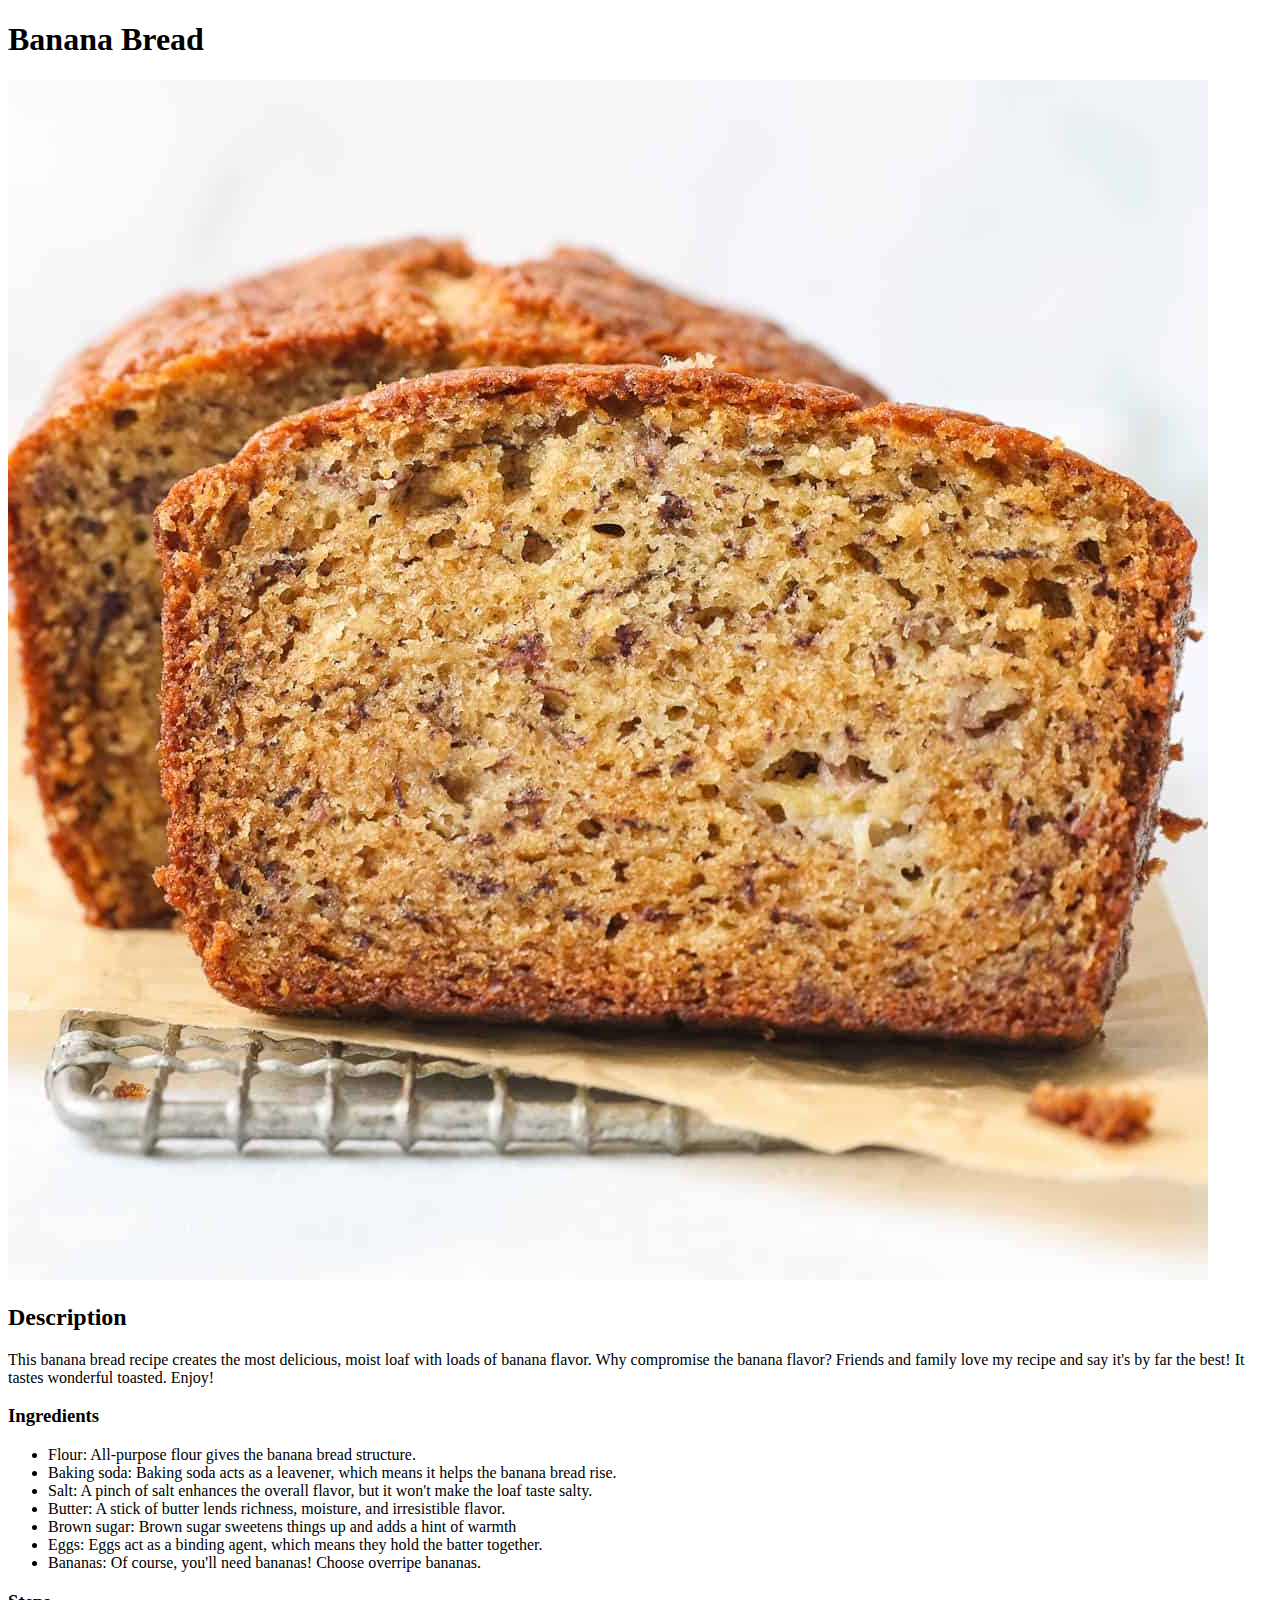
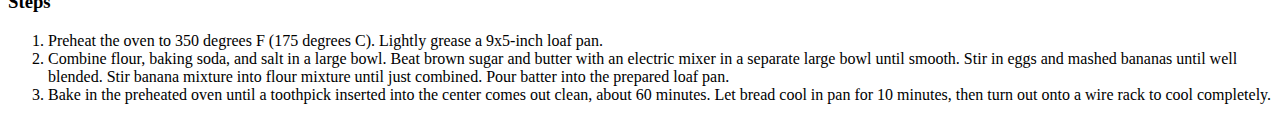
==== recipes/bananabread.html @ b4d6f75a "added new pages" ====
<!DOCTYPE html>
<html lang="en">
  <head>
    <meta charset="UTF-8" />
    <meta name="viewport" content="width=device-width, initial-scale=1.0" />
    <title>Banana Bread</title>
  </head>
  <body>
    <h1>Banana Bread</h1>
    <img src="../images/bananabread.jpeg"  with = "500px"/>
    <h2>Description</h2>
    <p>
      This banana bread recipe creates the most delicious, moist loaf with loads
      of banana flavor. Why compromise the banana flavor? Friends and family
      love my recipe and say it's by far the best! It tastes wonderful toasted.
      Enjoy!
    </p>
    <h3>Ingredients</h3>
    <ul>
      <li>Flour: All-purpose flour gives the banana bread structure.</li>
      <li>
        Baking soda: Baking soda acts as a leavener, which means it helps the
        banana bread rise.
      </li>
      <li>
        Salt: A pinch of salt enhances the overall flavor, but it won't make the
        loaf taste salty.
      </li>
      <li>
        Butter: A stick of butter lends richness, moisture, and irresistible
        flavor.
      </li>
      <li>
        Brown sugar: Brown sugar sweetens things up and adds a hint of warmth
      </li>
      <li>
        Eggs: Eggs act as a binding agent, which means they hold the batter
        together.
      </li>
      <li>Bananas: Of course, you'll need bananas! Choose overripe bananas.</li>
    </ul>
    <h3>Steps</h3>
    <ol>
      <li>
        Preheat the oven to 350 degrees F (175 degrees C). Lightly grease a
        9x5-inch loaf pan.
      </li>
      <li>
        Combine flour, baking soda, and salt in a large bowl. Beat brown sugar
        and butter with an electric mixer in a separate large bowl until smooth.
        Stir in eggs and mashed bananas until well blended. Stir banana mixture
        into flour mixture until just combined. Pour batter into the prepared
        loaf pan.
      </li>
      <li>
        Bake in the preheated oven until a toothpick inserted into the center
        comes out clean, about 60 minutes. Let bread cool in pan for 10 minutes,
        then turn out onto a wire rack to cool completely.
      </li>
      
    </ol>
  </body>
</html>
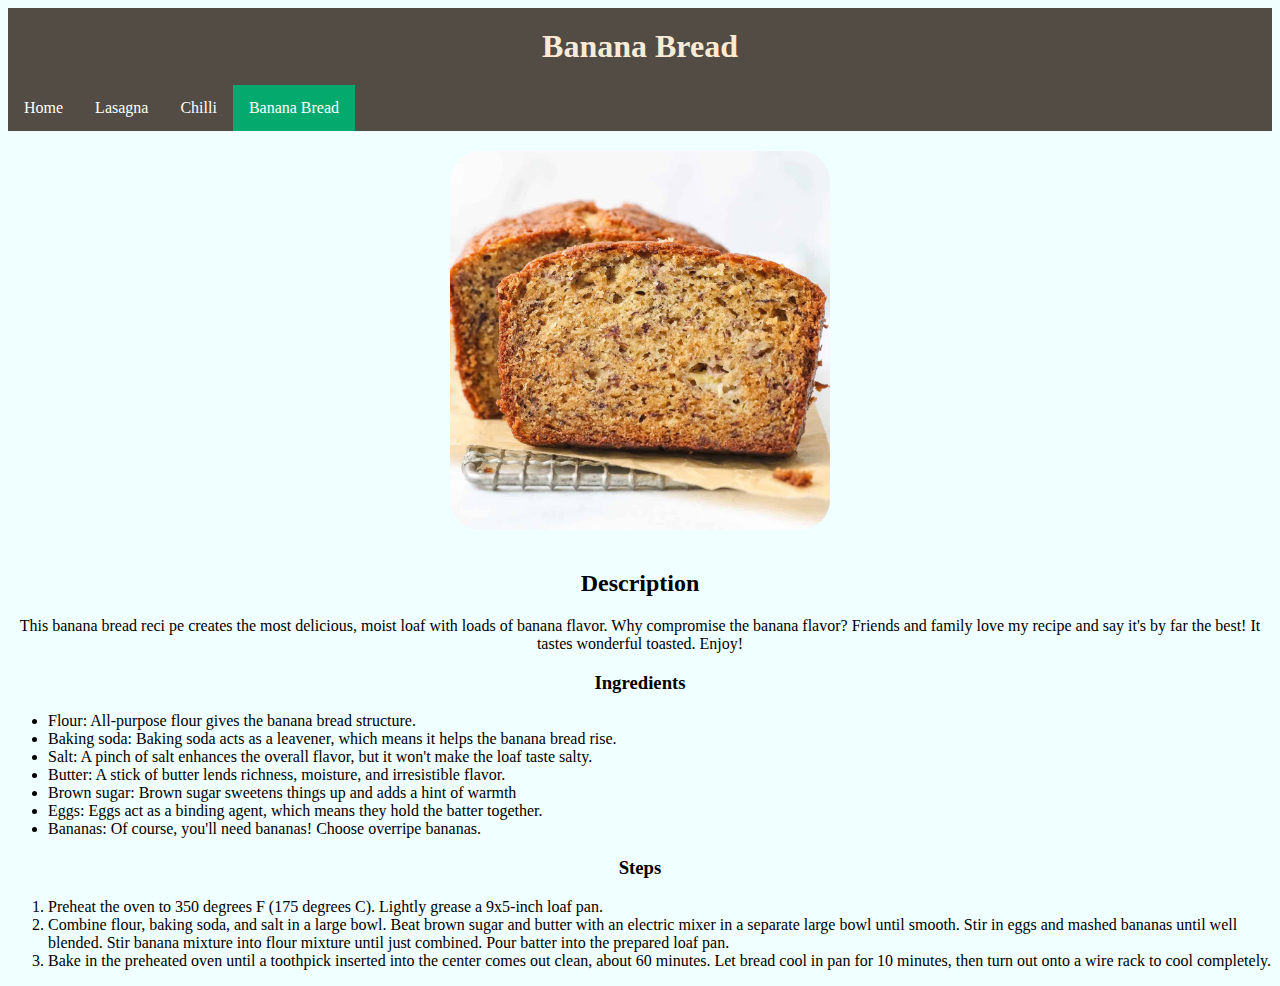
==== commit 1d01b6de: "added css to pages" ====
--- a/recipes/bananabread.html
+++ b/recipes/bananabread.html
@@ -4,16 +4,27 @@
     <meta charset="UTF-8" />
     <meta name="viewport" content="width=device-width, initial-scale=1.0" />
     <title>Banana Bread</title>
+    <link rel="stylesheet" href="../styles.css" />
   </head>
   <body>
     <h1>Banana Bread</h1>
-    <img src="../images/bananabread.jpeg"  with = "500px"/>
+    <nav>
+      <ul>
+        <li><a href="../index.html">Home</a></li>
+        <li><a href="/recipes/lasagna.html">Lasagna</a></li>
+        <li><a href="/recipes/chilli.html">Chilli</a></li>
+        <li>
+          <a href="/recipes/bananabread.html" class="active">Banana Bread</a>
+        </li>
+      </ul>
+    </nav>
+    <img src="../images/bananabread.jpeg" width="500px" />
     <h2>Description</h2>
     <p>
-      This banana bread recipe creates the most delicious, moist loaf with loads
-      of banana flavor. Why compromise the banana flavor? Friends and family
-      love my recipe and say it's by far the best! It tastes wonderful toasted.
-      Enjoy!
+      This banana bread reci pe creates the most delicious, moist loaf with
+      loads of banana flavor. Why compromise the banana flavor? Friends and
+      family love my recipe and say it's by far the best! It tastes wonderful
+      toasted. Enjoy!
     </p>
     <h3>Ingredients</h3>
     <ul>
@@ -57,7 +68,6 @@
         comes out clean, about 60 minutes. Let bread cool in pan for 10 minutes,
         then turn out onto a wire rack to cool completely.
       </li>
-      
     </ol>
   </body>
 </html>
--- a/styles.css
+++ b/styles.css
@@ -0,0 +1,61 @@
+h1 {
+  text-align: center;
+  color: antiquewhite;
+  background-color: rgb(82, 76, 68);
+  font-family: Georgia, "Times New Roman", Times, serif;
+  padding: 20px 20px;
+  margin: 0;
+}
+
+nav ul {
+  list-style-type: none;
+  margin: 0;
+  padding: 0;
+  overflow: hidden;
+  background-color: rgb(82, 76, 68);
+}
+
+nav li {
+  float: left;
+}
+
+li a {
+  display: block;
+  color: white;
+  text-align: center;
+  padding: 14px 16px;
+  text-decoration: none;
+  font-family: Georgia, "Times New Roman", Times, serif;
+}
+
+li a:hover {
+  background-color: #111;
+}
+
+.active {
+  background-color: #04aa6d;
+}
+
+img {
+  display: block;
+  margin-left: auto;
+  margin-right: auto;
+  width: 30%;
+  padding: 20px;
+  border-radius: 50px;
+}
+
+h2,
+h3,
+p {
+  text-align: center;
+  font-family: Georgia, "Times New Roman", Times, serif;
+}
+
+body {
+  background-color: azure;
+}
+
+li {
+  font-family: Georgia, "Times New Roman", Times, serif;
+}
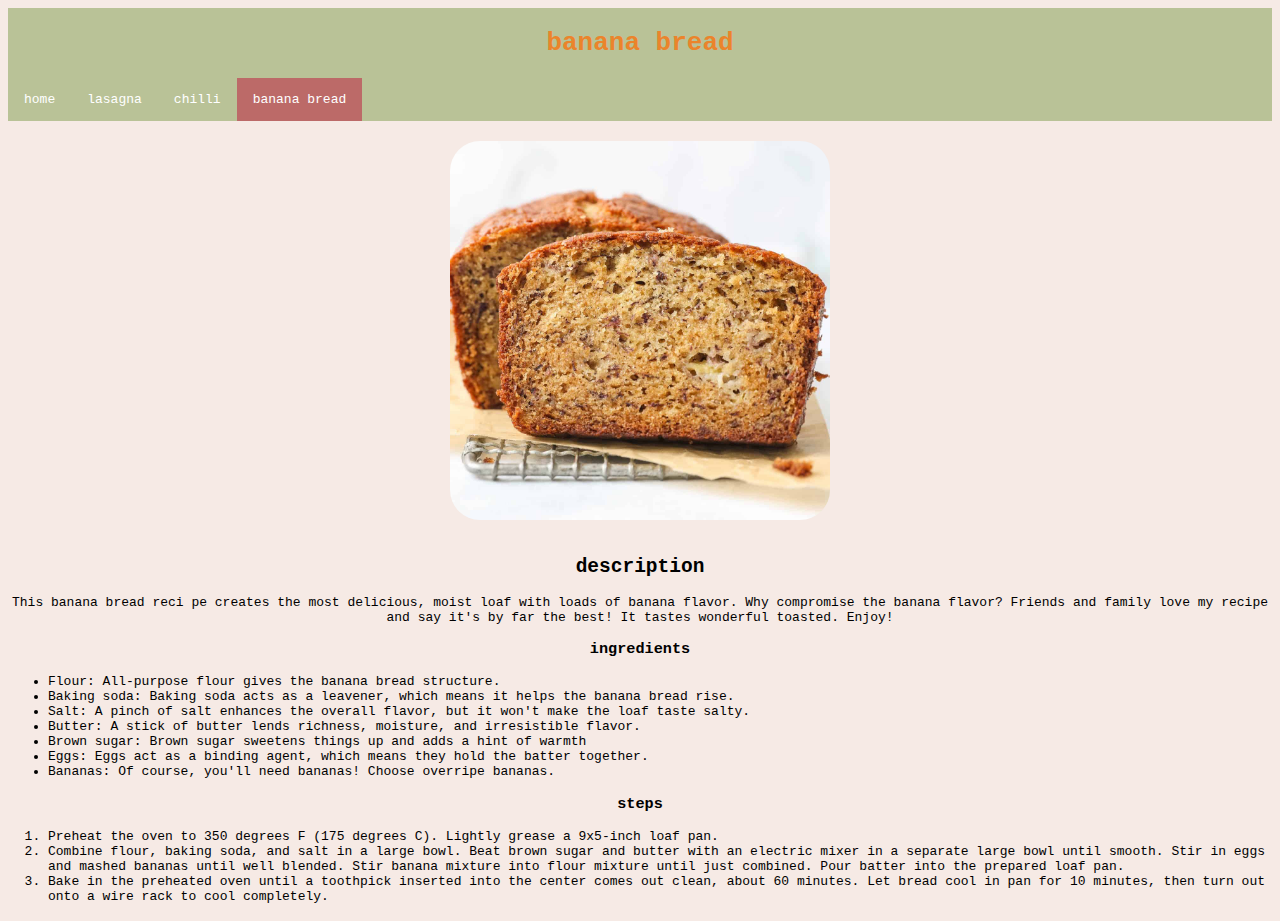
==== commit 46de2a6f: "changed css styling" ====
--- a/recipes/bananabread.html
+++ b/recipes/bananabread.html
@@ -7,26 +7,26 @@
     <link rel="stylesheet" href="../styles.css" />
   </head>
   <body>
-    <h1>Banana Bread</h1>
+    <h1>banana bread</h1>
     <nav>
       <ul>
-        <li><a href="../index.html">Home</a></li>
-        <li><a href="/recipes/lasagna.html">Lasagna</a></li>
-        <li><a href="/recipes/chilli.html">Chilli</a></li>
+        <li><a href="../index.html">home</a></li>
+        <li><a href="/recipes/lasagna.html">lasagna</a></li>
+        <li><a href="/recipes/chilli.html">chilli</a></li>
         <li>
-          <a href="/recipes/bananabread.html" class="active">Banana Bread</a>
+          <a href="/recipes/bananabread.html" class="active">banana bread</a>
         </li>
       </ul>
     </nav>
     <img src="../images/bananabread.jpeg" width="500px" />
-    <h2>Description</h2>
+    <h2>description</h2>
     <p>
       This banana bread reci pe creates the most delicious, moist loaf with
       loads of banana flavor. Why compromise the banana flavor? Friends and
       family love my recipe and say it's by far the best! It tastes wonderful
       toasted. Enjoy!
     </p>
-    <h3>Ingredients</h3>
+    <h3>ingredients</h3>
     <ul>
       <li>Flour: All-purpose flour gives the banana bread structure.</li>
       <li>
@@ -50,7 +50,7 @@
       </li>
       <li>Bananas: Of course, you'll need bananas! Choose overripe bananas.</li>
     </ul>
-    <h3>Steps</h3>
+    <h3>steps</h3>
     <ol>
       <li>
         Preheat the oven to 350 degrees F (175 degrees C). Lightly grease a
--- a/styles.css
+++ b/styles.css
@@ -1,8 +1,8 @@
 h1 {
   text-align: center;
-  color: antiquewhite;
-  background-color: rgb(82, 76, 68);
-  font-family: Georgia, "Times New Roman", Times, serif;
+  color: #eb842b;
+  background-color: #b9c297;
+  font-family: monospace;
   padding: 20px 20px;
   margin: 0;
 }
@@ -12,7 +12,7 @@
   margin: 0;
   padding: 0;
   overflow: hidden;
-  background-color: rgb(82, 76, 68);
+  background-color: #b9c297;
 }
 
 nav li {
@@ -25,15 +25,15 @@
   text-align: center;
   padding: 14px 16px;
   text-decoration: none;
-  font-family: Georgia, "Times New Roman", Times, serif;
+  font-family: monospace;
 }
 
 li a:hover {
-  background-color: #111;
+  background-color: #a97338;
 }
 
 .active {
-  background-color: #04aa6d;
+  background-color: #bc6a68;
 }
 
 img {
@@ -49,13 +49,13 @@
 h3,
 p {
   text-align: center;
-  font-family: Georgia, "Times New Roman", Times, serif;
+  font-family: monospace;
 }
 
 body {
-  background-color: azure;
+  background-color: #f6eae5;
 }
 
 li {
-  font-family: Georgia, "Times New Roman", Times, serif;
+  font-family: monospace;
 }
